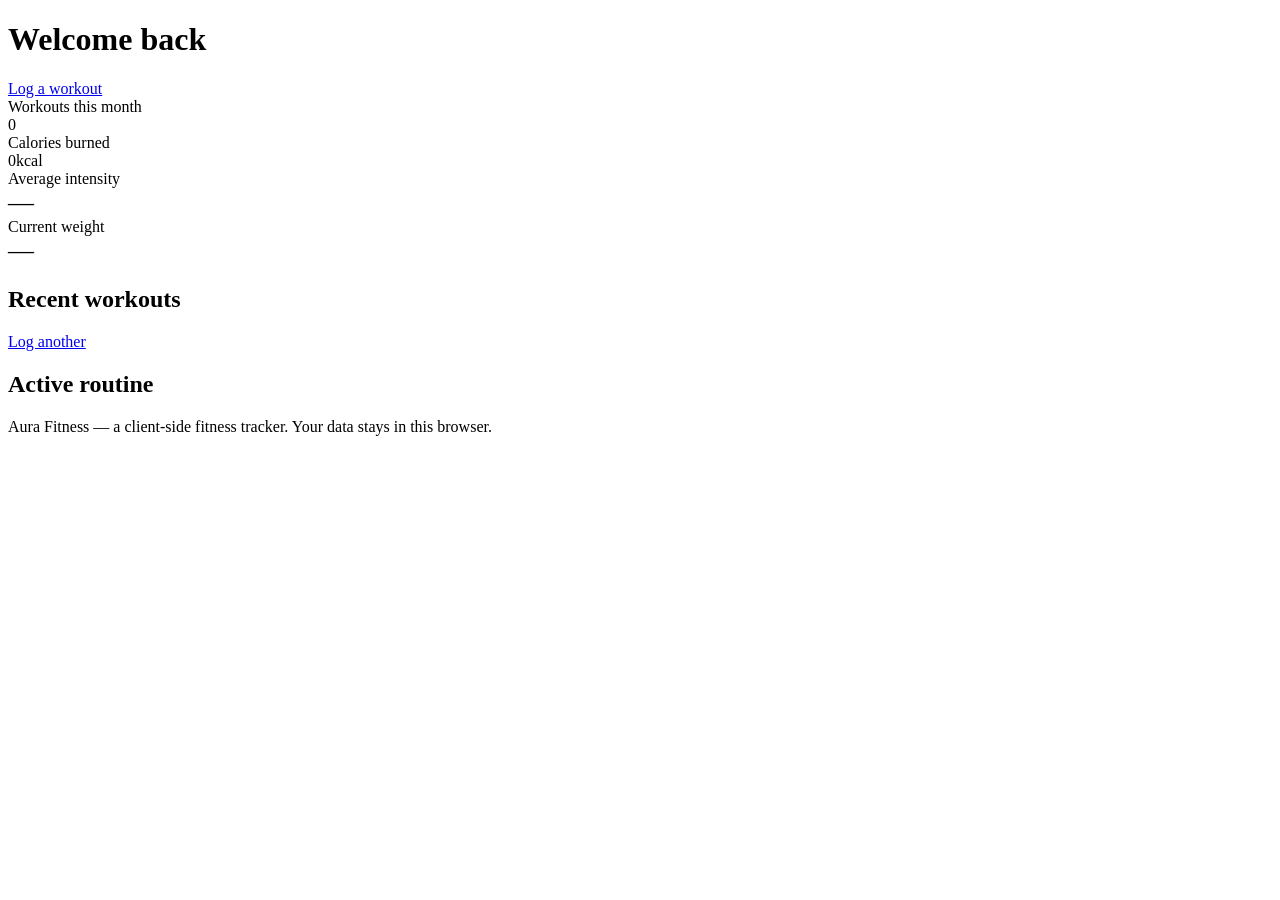
==== dashboard.html @ ad31b222 "Add files via upload" ====
<!DOCTYPE html>
<html lang="en">
<head>
<meta charset="UTF-8">
<meta name="viewport" content="width=device-width, initial-scale=1.0">
<title>Dashboard — Aura Fitness</title>
<link rel="stylesheet" href="css/style.css">
</head>
<body>

<header class="app-header" id="app-header"></header>

<main class="wrap">
  <div class="page-head">
    <div>
      <h1 id="greeting">Welcome back</h1>
      <p id="dateline"></p>
    </div>
    <a href="log-workout.html" class="btn btn-primary">Log a workout</a>
  </div>

  <div class="sample-prompt" id="sample-prompt" style="display:none; margin-bottom: 28px;">
    <p><strong>Nothing logged yet.</strong> Load a few weeks of realistic sample activity to see the dashboard, routine, and progress chart in action.</p>
    <button type="button" class="btn btn-dark" id="load-sample-btn">Load sample data</button>
  </div>

  <div class="stat-grid">
    <div class="stat hero">
      <div class="k">Workouts this month</div>
      <div class="v" id="stat-workouts">0</div>
    </div>
    <div class="stat tint">
      <div class="k">Calories burned</div>
      <div class="v" id="stat-calories">0<span class="u">kcal</span></div>
    </div>
    <div class="stat plain">
      <div class="k">Average intensity</div>
      <div class="v" id="stat-intensity" style="font-size:26px;">—</div>
    </div>
    <div class="stat plain">
      <div class="k">Current weight</div>
      <div class="v" id="stat-weight" style="font-size:26px;">—</div>
    </div>
  </div>

  <div class="dash-grid">
    <section class="panel">
      <div class="panel-title">
        <h2>Recent workouts</h2>
        <a href="log-workout.html" class="btn btn-outline">Log another</a>
      </div>
      <div id="recent-workouts"></div>
    </section>

    <section class="panel">
      <div class="panel-title">
        <h2>Active routine</h2>
      </div>
      <div id="active-routine"></div>
    </section>
  </div>
</main>

<footer class="site-foot">Aura Fitness — a client-side fitness tracker. Your data stays in this browser.</footer>

<script src="js/db.js"></script>
<script src="js/nav.js"></script>
<script src="js/ui.js"></script>
<script src="js/dashboard.js"></script>
</body>
</html>
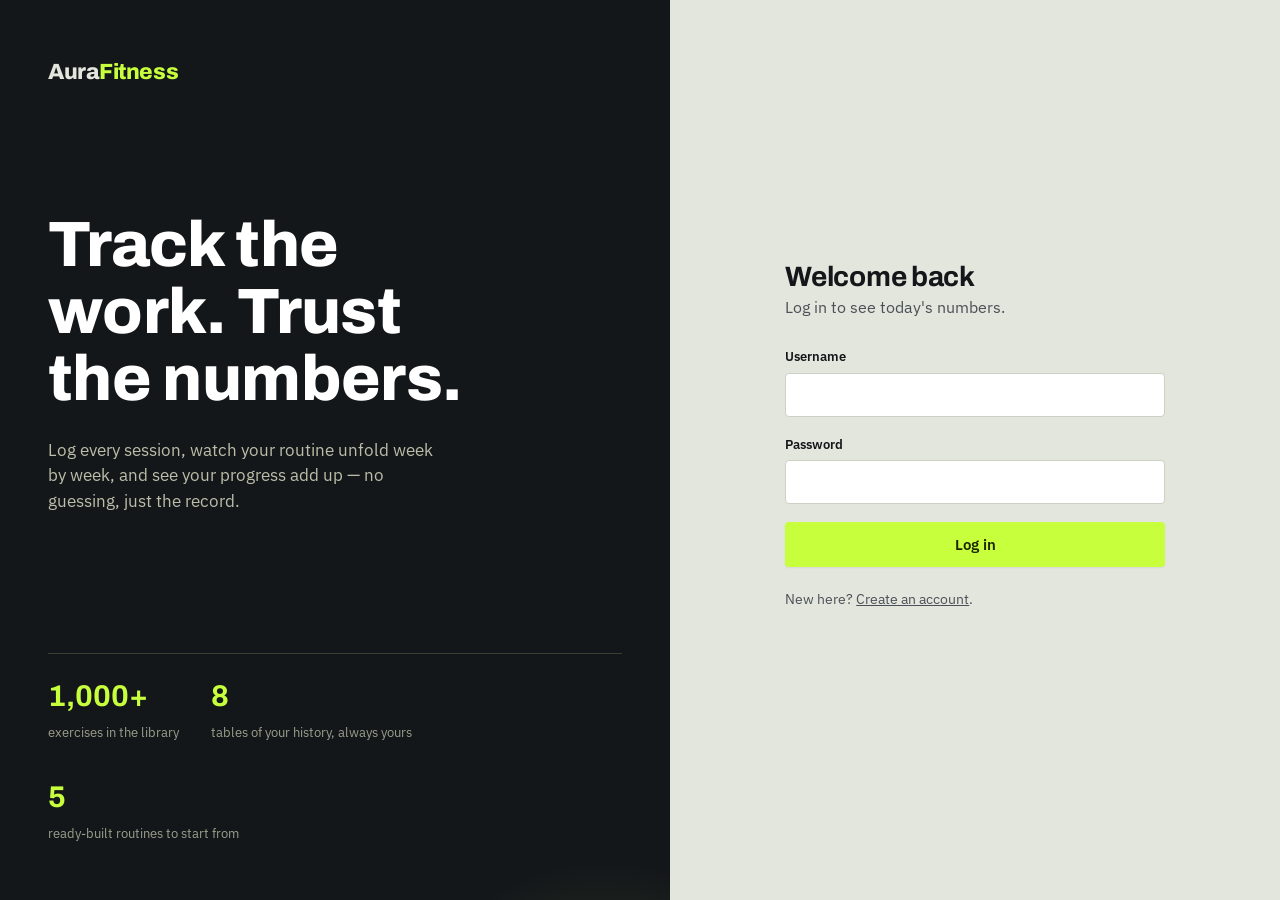
==== commit b57638da: "Add files via upload" ====
--- a/dashboard.html
+++ b/dashboard.html
@@ -4,6 +4,14 @@
 <meta charset="UTF-8">
 <meta name="viewport" content="width=device-width, initial-scale=1.0">
 <title>Dashboard — Aura Fitness</title>
+<meta name="theme-color" content="#14171a">
+<meta name="mobile-web-app-capable" content="yes">
+<meta name="apple-mobile-web-app-capable" content="yes">
+<meta name="apple-mobile-web-app-status-bar-style" content="black-translucent">
+<meta name="description" content="Aura Fitness — log workouts, track progress and follow routines, right in your browser.">
+<link rel="icon" href="data:image/svg+xml,%3Csvg xmlns=%22http://www.w3.org/2000/svg%22 viewBox=%220 0 100 100%22%3E%3Crect width=%22100%22 height=%22100%22 rx=%2222%22 fill=%22%2314171a%22/%3E%3Cpath d=%22M30 62 L46 62 L40 82 L74 46 L56 46 L64 18 Z%22 fill=%22%23c8ff3d%22/%3E%3C/svg%3E">
+<link rel="preconnect" href="https://fonts.googleapis.com">
+<link rel="preconnect" href="https://fonts.gstatic.com" crossorigin>
 <link rel="stylesheet" href="css/style.css">
 </head>
 <body>
@@ -17,11 +25,6 @@
       <p id="dateline"></p>
     </div>
     <a href="log-workout.html" class="btn btn-primary">Log a workout</a>
-  </div>
-
-  <div class="sample-prompt" id="sample-prompt" style="display:none; margin-bottom: 28px;">
-    <p><strong>Nothing logged yet.</strong> Load a few weeks of realistic sample activity to see the dashboard, routine, and progress chart in action.</p>
-    <button type="button" class="btn btn-dark" id="load-sample-btn">Load sample data</button>
   </div>
 
   <div class="stat-grid">
@@ -63,9 +66,10 @@
 
 <footer class="site-foot">Aura Fitness — a client-side fitness tracker. Your data stays in this browser.</footer>
 
+<a href="log-workout.html" class="fab" aria-label="Log a workout">+ Log workout</a>
+
 <script src="js/db.js"></script>
 <script src="js/nav.js"></script>
-<script src="js/ui.js"></script>
 <script src="js/dashboard.js"></script>
 </body>
 </html>
--- a/css/style.css
+++ b/css/style.css
@@ -0,0 +1,816 @@
+/* =========================================================
+   Aura Fitness — design tokens
+   A performance-lab palette: concrete-grey ground, ink text,
+   one kinetic accent (volt) for action/progress, one signal
+   accent (coral) for effort/output. Condensed display type
+   for numbers reads like a scoreboard; a plain-spoken sans
+   carries everything else.
+   ========================================================= */
+
+@import url('https://fonts.googleapis.com/css2?family=Archivo:ital,wght@0,400;0,500;0,600;0,700;0,800;1,500&family=IBM+Plex+Sans:wght@400;500;600&family=IBM+Plex+Mono:wght@500&display=swap');
+
+:root{
+  --ink: #14171a;
+  --ink-soft: #4a5057;
+  --ground: #e3e6dd;
+  --panel: #fbfbf8;
+  --panel-raised: #ffffff;
+  --line: #cdd0c4;
+  --line-soft: #dcded4;
+  --volt: #c8ff3d;
+  --volt-ink: #1c2600;
+  --coral: #ff4a2e;
+  --steel: #33506e;
+  --steel-tint: #dbe4ea;
+  --warn: #b8860b;
+
+  --font-display: 'Archivo', sans-serif;
+  --font-body: 'IBM Plex Sans', sans-serif;
+  --font-mono: 'IBM Plex Mono', monospace;
+
+  --radius: 4px;
+  --radius-lg: 10px;
+  --container: 1080px;
+
+  --shadow-sm: 0 1px 2px rgba(20, 23, 26, 0.06);
+  --shadow-md: 0 4px 14px rgba(20, 23, 26, 0.08);
+  --shadow-lg: 0 18px 40px rgba(20, 23, 26, 0.14);
+  --shadow-ink: 0 10px 24px rgba(20, 23, 26, 0.28);
+
+  --ease: cubic-bezier(.22, .8, .3, 1);
+  --safe-t: env(safe-area-inset-top, 0px);
+  --safe-b: env(safe-area-inset-bottom, 0px);
+  --safe-l: env(safe-area-inset-left, 0px);
+  --safe-r: env(safe-area-inset-right, 0px);
+}
+
+*, *::before, *::after{ box-sizing: border-box; }
+
+html{
+  -webkit-text-size-adjust: 100%;
+  scroll-behavior: smooth;
+  scroll-padding-top: calc(76px + var(--safe-t));
+}
+
+body{
+  margin: 0;
+  background: var(--ground);
+  color: var(--ink);
+  font-family: var(--font-body);
+  font-size: 16px;
+  line-height: 1.5;
+  min-height: 100vh;
+  -webkit-font-smoothing: antialiased;
+  text-rendering: optimizeLegibility;
+}
+
+a{ color: inherit; }
+
+h1, h2, h3, h4{
+  font-family: var(--font-display);
+  margin: 0 0 .4em;
+  line-height: 1.05;
+  letter-spacing: -0.01em;
+}
+
+p{ margin: 0 0 1em; color: var(--ink-soft); max-width: 62ch; }
+
+img{ max-width: 100%; display: block; }
+
+:focus-visible{
+  outline: 3px solid var(--steel);
+  outline-offset: 2px;
+  border-radius: 2px;
+}
+
+::selection{ background: var(--volt); color: var(--volt-ink); }
+
+.visually-hidden{
+  position: absolute; width: 1px; height: 1px;
+  overflow: hidden; clip: rect(0,0,0,0); white-space: nowrap;
+}
+
+@media (prefers-reduced-motion: reduce){
+  *, *::before, *::after{
+    animation-duration: 0.001ms !important;
+    transition-duration: 0.001ms !important;
+    scroll-behavior: auto !important;
+  }
+}
+
+/* ---------- layout shells ---------- */
+
+.wrap{
+  max-width: var(--container);
+  margin: 0 auto;
+  padding: 0 24px;
+}
+@media (max-width: 560px){
+  .wrap{ padding: 0 18px; }
+}
+
+.auth-shell{
+  min-height: 100vh;
+  min-height: 100dvh;
+  display: grid;
+  grid-template-columns: 1.1fr 1fr;
+}
+@media (max-width: 860px){
+  .auth-shell{ grid-template-columns: 1fr; }
+  /* mobile: the sign-in task comes first, the pitch is a compact banner below it */
+  .auth-form-side{ order: 1; }
+  .auth-side{ order: 2; }
+}
+
+.auth-side{
+  background: var(--ink);
+  color: var(--ground);
+  padding: 56px 48px;
+  padding-top: calc(56px + var(--safe-t));
+  display: flex;
+  flex-direction: column;
+  justify-content: space-between;
+  position: relative;
+  overflow: hidden;
+}
+.auth-side::before{
+  content: '';
+  position: absolute;
+  inset: auto -20% -40% auto;
+  width: 60%;
+  aspect-ratio: 1;
+  background: radial-gradient(circle, rgba(200,255,61,.14), transparent 70%);
+  pointer-events: none;
+}
+.auth-side .mark{
+  font-family: var(--font-display);
+  font-weight: 800;
+  font-size: 22px;
+  letter-spacing: -0.02em;
+  position: relative;
+}
+.auth-side .mark span{ color: var(--volt); }
+
+.auth-side .pitch{ position: relative; }
+.auth-side .pitch h1{
+  font-size: clamp(32px, 5vw, 64px);
+  font-weight: 800;
+  color: #fff;
+  max-width: 11ch;
+}
+.auth-side .pitch p{
+  color: #b9bfa9;
+  font-size: 17px;
+  max-width: 40ch;
+}
+
+.tally{
+  display: flex;
+  gap: 32px;
+  border-top: 1px solid #3a3e33;
+  padding-top: 20px;
+  flex-wrap: wrap;
+  position: relative;
+}
+.tally .n{
+  font-family: var(--font-display);
+  font-size: 30px;
+  font-weight: 700;
+  color: var(--volt);
+  display: block;
+}
+.tally .k{ font-size: 13px; color: #9aa08c; }
+
+@media (max-width: 860px){
+  .auth-side{ padding: 32px 24px; padding-top: calc(28px + var(--safe-t)); gap: 20px; }
+  .auth-side .pitch h1{ font-size: 28px; max-width: 16ch; }
+  .auth-side .pitch p{ font-size: 15px; }
+  .tally{ gap: 22px; padding-top: 16px; }
+  .tally .n{ font-size: 24px; }
+}
+
+.auth-form-side{
+  display: flex;
+  align-items: center;
+  justify-content: center;
+  padding: 48px 24px;
+}
+@media (max-width: 860px){
+  .auth-form-side{ padding: calc(32px + var(--safe-t)) 20px 28px; }
+}
+
+.auth-card{
+  width: 100%;
+  max-width: 380px;
+  animation: rise .5s var(--ease) both;
+}
+.auth-card h2{ font-size: 28px; margin-bottom: .15em; }
+.auth-card > p{ margin-bottom: 28px; }
+
+@keyframes rise{
+  from{ opacity: 0; transform: translateY(10px); }
+  to{ opacity: 1; transform: translateY(0); }
+}
+
+/* ---------- app shell (logged-in pages) ---------- */
+
+.app-header{
+  background: var(--ink);
+  color: var(--ground);
+  border-bottom: 4px solid var(--volt);
+  position: sticky;
+  top: 0;
+  z-index: 40;
+  padding-top: var(--safe-t);
+  transition: box-shadow .2s ease;
+}
+.app-header.is-scrolled{ box-shadow: var(--shadow-ink); }
+
+.app-header .wrap{
+  display: flex;
+  align-items: center;
+  justify-content: space-between;
+  gap: 16px;
+  padding-top: 14px;
+  padding-bottom: 14px;
+}
+.brand{
+  font-family: var(--font-display);
+  font-weight: 800;
+  font-size: 19px;
+  white-space: nowrap;
+  text-decoration: none;
+  display: inline-flex;
+  align-items: center;
+  gap: 8px;
+}
+.brand span{ color: var(--volt); }
+
+.app-nav{
+  display: flex;
+  gap: 4px;
+  flex-wrap: wrap;
+}
+.app-nav a{
+  text-decoration: none;
+  font-size: 14px;
+  color: #b9bfa9;
+  padding: 8px 12px;
+  border-radius: var(--radius);
+  transition: color .15s ease, background .15s ease;
+  position: relative;
+}
+.app-nav a:hover{ color: #fff; background: rgba(255,255,255,.06); }
+.app-nav a.active{ color: var(--ink); background: var(--volt); font-weight: 600; }
+
+.header-actions{
+  display: flex;
+  align-items: center;
+  gap: 14px;
+}
+.who{ font-size: 13px; color: #9aa08c; text-align: right; }
+.who strong{ display: block; color: #fff; font-size: 14px; }
+
+.logout-link{
+  font-size: 13px;
+  text-decoration: underline;
+  text-underline-offset: 3px;
+  color: #b9bfa9;
+  transition: color .15s ease;
+}
+.logout-link:hover{ color: #fff; }
+
+/* animated hamburger -> close icon */
+.nav-toggle{
+  display: none;
+  background: none;
+  border: 1px solid #3a3e33;
+  color: #fff;
+  width: 40px;
+  height: 40px;
+  min-width: 44px;
+  min-height: 44px;
+  border-radius: var(--radius);
+  position: relative;
+  cursor: pointer;
+  flex-shrink: 0;
+  transition: background .15s ease, border-color .15s ease;
+}
+.nav-toggle:hover{ background: rgba(255,255,255,.08); }
+.nav-toggle .bar,
+.nav-toggle .bar::before,
+.nav-toggle .bar::after{
+  content: '';
+  position: absolute;
+  left: 50%;
+  top: 50%;
+  width: 18px;
+  height: 2px;
+  background: #fff;
+  transform: translate(-50%, -50%);
+  transition: transform .25s var(--ease), opacity .2s ease, top .25s var(--ease);
+}
+.nav-toggle .bar::before{ top: -6px; }
+.nav-toggle .bar::after{ top: 6px; }
+.nav-toggle[aria-expanded="true"] .bar{ background: transparent; }
+.nav-toggle[aria-expanded="true"] .bar::before{ top: 0; transform: translate(-50%, -50%) rotate(45deg); }
+.nav-toggle[aria-expanded="true"] .bar::after{ top: 0; transform: translate(-50%, -50%) rotate(-45deg); }
+
+.nav-backdrop{
+  display: none;
+  position: fixed;
+  inset: 0;
+  background: rgba(20, 23, 26, .45);
+  z-index: 39;
+  opacity: 0;
+  transition: opacity .2s ease;
+}
+.nav-backdrop.open{ display: block; opacity: 1; }
+
+@media (max-width: 900px){
+  .nav-toggle{ display: inline-block; }
+  .app-nav{
+    position: fixed;
+    top: 0; right: 0;
+    height: 100dvh;
+    width: min(78vw, 320px);
+    background: var(--ink);
+    flex-direction: column;
+    gap: 2px;
+    padding: calc(20px + var(--safe-t)) 18px 20px;
+    padding-right: calc(18px + var(--safe-r));
+    border-left: 1px solid #2a2e26;
+    transform: translateX(100%);
+    transition: transform .28s var(--ease);
+    z-index: 40;
+    overflow-y: auto;
+  }
+  .app-nav.open{ display: flex; transform: translateX(0); box-shadow: var(--shadow-lg); }
+  .app-nav a{ padding: 13px 14px; font-size: 15.5px; min-height: 44px; display: flex; align-items: center; }
+  .app-header .wrap{ flex-wrap: nowrap; }
+}
+
+main{
+  padding: 40px 0 80px;
+  animation: rise .4s var(--ease) both;
+}
+@media (max-width: 640px){
+  main{ padding: 26px 0 88px; }
+}
+
+.page-head{
+  display: flex;
+  justify-content: space-between;
+  align-items: flex-end;
+  gap: 20px;
+  margin-bottom: 28px;
+  flex-wrap: wrap;
+}
+.page-head h1{ font-size: 34px; }
+.page-head p{ margin: 0; }
+@media (max-width: 560px){
+  .page-head{ margin-bottom: 20px; }
+  .page-head h1{ font-size: 26px; }
+  .page-head .btn{ width: 100%; justify-content: center; }
+}
+
+/* ---------- buttons ---------- */
+
+.btn{
+  display: inline-flex;
+  align-items: center;
+  justify-content: center;
+  gap: 8px;
+  font-family: var(--font-body);
+  font-weight: 600;
+  font-size: 14.5px;
+  padding: 12px 20px;
+  min-height: 44px;
+  border-radius: var(--radius);
+  border: 1px solid transparent;
+  cursor: pointer;
+  text-decoration: none;
+  transition: transform .12s var(--ease), background .15s ease, border-color .15s ease, box-shadow .15s ease;
+}
+.btn:active{ transform: translateY(1px) scale(.99); }
+
+.btn-primary{ background: var(--volt); color: var(--volt-ink); box-shadow: var(--shadow-sm); }
+.btn-primary:hover{ background: #b7ea2e; box-shadow: var(--shadow-md); }
+
+.btn-dark{ background: var(--ink); color: #fff; }
+.btn-dark:hover{ background: #262b30; box-shadow: var(--shadow-md); }
+
+.btn-outline{ background: transparent; border-color: var(--ink); color: var(--ink); }
+.btn-outline:hover{ background: var(--ink); color: #fff; }
+
+.btn-ghost{ background: transparent; color: var(--ink-soft); padding: 10px 14px; }
+.btn-ghost:hover{ color: var(--ink); }
+
+.btn-danger{ background: transparent; border-color: var(--coral); color: var(--coral); }
+.btn-danger:hover{ background: var(--coral); color: #fff; }
+
+.btn-block{ width: 100%; }
+.btn[disabled]{ opacity: .55; cursor: not-allowed; }
+
+/* ---------- forms ---------- */
+
+.field{ margin-bottom: 18px; }
+.field label{
+  display: block;
+  font-size: 13px;
+  font-weight: 600;
+  margin-bottom: 6px;
+  color: var(--ink);
+}
+.field .hint{ font-size: 12.5px; color: var(--ink-soft); margin-top: 5px; }
+
+input, select, textarea{
+  font-family: var(--font-body);
+  font-size: 15px;
+  width: 100%;
+  padding: 11px 12px;
+  min-height: 44px;
+  border: 1px solid var(--line);
+  border-radius: var(--radius);
+  background: #fff;
+  color: var(--ink);
+  transition: border-color .15s ease, box-shadow .15s ease;
+}
+input:hover, select:hover, textarea:hover{ border-color: #b7bcab; }
+input:focus, select:focus, textarea:focus{
+  border-color: var(--steel);
+  outline: none;
+  box-shadow: 0 0 0 3px rgba(51, 80, 110, .14);
+}
+textarea{ resize: vertical; min-height: 84px; }
+
+/* iOS zooms the viewport if inputs render below 16px */
+@media (max-width: 480px){
+  input, select, textarea{ font-size: 16px; }
+}
+
+.field-row{
+  display: grid;
+  grid-template-columns: 1fr 1fr;
+  gap: 14px;
+}
+@media (max-width: 560px){ .field-row{ grid-template-columns: 1fr; } }
+
+.checkbox-row{ display: flex; align-items: center; gap: 8px; }
+.checkbox-row input{ width: auto; min-height: auto; }
+
+.form-msg{
+  font-size: 14px;
+  padding: 11px 14px;
+  border-radius: var(--radius);
+  margin-bottom: 18px;
+  display: none;
+  animation: rise .25s var(--ease) both;
+}
+.form-msg.show{ display: block; }
+.form-msg.error{ background: #fdeae5; color: #a5301b; border: 1px solid #f2b7a8; }
+.form-msg.success{ background: #eaf3e2; color: #35591c; border: 1px solid #c4dcae; }
+
+.form-foot{
+  margin-top: 22px;
+  font-size: 14px;
+  color: var(--ink-soft);
+}
+
+/* ---------- panels / cards ---------- */
+
+.panel{
+  background: var(--panel-raised);
+  border: 1px solid var(--line);
+  border-radius: var(--radius-lg);
+  padding: 24px;
+  box-shadow: var(--shadow-sm);
+}
+@media (max-width: 560px){
+  .panel{ padding: 18px; border-radius: var(--radius); }
+}
+
+.panel-title{
+  display: flex;
+  justify-content: space-between;
+  align-items: center;
+  margin-bottom: 18px;
+  gap: 12px;
+  flex-wrap: wrap;
+}
+.panel-title h2{ font-size: 19px; margin: 0; }
+.panel-title .btn{ padding: 8px 14px; font-size: 13px; min-height: 38px; }
+
+/* stat blocks — asymmetric scoreboard grid, not identical cards */
+.stat-grid{
+  display: grid;
+  grid-template-columns: 1.3fr 1fr 1fr 1fr;
+  gap: 14px;
+  margin-bottom: 28px;
+}
+@media (max-width: 860px){ .stat-grid{ grid-template-columns: 1fr 1fr; } }
+@media (max-width: 480px){ .stat-grid{ grid-template-columns: 1fr 1fr; gap: 10px; margin-bottom: 20px; } }
+
+.stat{
+  border-radius: var(--radius-lg);
+  padding: 22px;
+  border: 1px solid var(--line);
+  transition: transform .15s var(--ease), box-shadow .15s ease;
+}
+.stat:hover{ transform: translateY(-2px); box-shadow: var(--shadow-md); }
+.stat .k{ font-size: 13px; color: var(--ink-soft); margin-bottom: 10px; }
+.stat .v{
+  font-family: var(--font-display);
+  font-size: 40px;
+  font-weight: 700;
+  line-height: 1;
+  font-variant-numeric: tabular-nums;
+}
+.stat .u{ font-size: 14px; font-weight: 500; color: var(--ink-soft); margin-left: 4px; }
+
+.stat.hero{ background: var(--ink); color: #fff; border-color: var(--ink); }
+.stat.hero .k{ color: #9aa08c; }
+.stat.hero .v{ color: var(--volt); }
+.stat.hero .u{ color: #9aa08c; }
+.stat.tint{ background: var(--steel-tint); border-color: var(--steel-tint); }
+.stat.plain{ background: var(--panel-raised); }
+
+@media (max-width: 480px){
+  .stat{ padding: 16px; }
+  .stat .v{ font-size: 30px; }
+}
+
+/* two-column dashboard layout */
+.dash-grid{
+  display: grid;
+  grid-template-columns: 2fr 1fr;
+  gap: 20px;
+  align-items: start;
+}
+@media (max-width: 900px){ .dash-grid{ grid-template-columns: 1fr; } }
+
+/* ---------- tables / lists ---------- */
+
+table{ width: 100%; border-collapse: collapse; }
+th, td{
+  text-align: left;
+  padding: 12px 10px;
+  font-size: 14.5px;
+  border-bottom: 1px solid var(--line);
+}
+th{ font-size: 12.5px; color: var(--ink-soft); font-weight: 600; }
+tbody tr{ transition: background .12s ease; }
+tbody tr:hover{ background: #f2f1ea; }
+
+/* below this width, tables collapse into stacked, labeled cards —
+   real rows are still real rows for screen readers and copy/paste */
+@media (max-width: 640px){
+  table.responsive-table thead{
+    position: absolute;
+    width: 1px; height: 1px;
+    overflow: hidden; clip: rect(0,0,0,0);
+  }
+  table.responsive-table, table.responsive-table tbody, table.responsive-table tr, table.responsive-table td{
+    display: block;
+    width: 100%;
+  }
+  table.responsive-table tr{
+    border: 1px solid var(--line);
+    border-radius: var(--radius);
+    margin-bottom: 10px;
+    padding: 6px 12px;
+    background: #fff;
+  }
+  table.responsive-table td{
+    display: flex;
+    justify-content: space-between;
+    align-items: center;
+    gap: 12px;
+    text-align: right;
+    border-bottom: 1px solid var(--line-soft);
+    padding: 10px 0;
+  }
+  table.responsive-table td:last-child{ border-bottom: none; }
+  table.responsive-table td::before{
+    content: attr(data-label);
+    font-size: 12.5px;
+    font-weight: 600;
+    color: var(--ink-soft);
+    text-align: left;
+  }
+}
+
+.empty-state{
+  padding: 40px 20px;
+  text-align: center;
+  color: var(--ink-soft);
+  border: 1px dashed var(--line);
+  border-radius: var(--radius);
+}
+.empty-state strong{ display: block; color: var(--ink); font-size: 16px; margin-bottom: 6px; }
+
+/* ---------- badges / tags ---------- */
+
+.badge{
+  display: inline-block;
+  font-size: 11.5px;
+  font-weight: 600;
+  padding: 3px 9px;
+  border-radius: 999px;
+  background: var(--steel-tint);
+  color: var(--steel);
+}
+.badge.coral{ background: #ffe3dc; color: #a5301b; }
+.badge.volt{ background: var(--volt); color: var(--volt-ink); }
+.badge.line{ background: transparent; border: 1px solid var(--line); color: var(--ink-soft); }
+
+/* ---------- exercise / routine cards ---------- */
+
+.card-grid{
+  display: grid;
+  grid-template-columns: repeat(auto-fill, minmax(260px, 1fr));
+  gap: 16px;
+}
+@media (max-width: 480px){
+  .card-grid{ grid-template-columns: 1fr; }
+}
+
+.xcard{
+  border: 1px solid var(--line);
+  border-radius: var(--radius-lg);
+  background: var(--panel-raised);
+  padding: 20px;
+  display: flex;
+  flex-direction: column;
+  gap: 10px;
+  transition: transform .15s var(--ease), box-shadow .15s ease, border-color .15s ease;
+}
+.xcard:hover{ transform: translateY(-3px); box-shadow: var(--shadow-md); border-color: #b7bcab; }
+.xcard h3{ font-size: 17px; margin: 0; }
+.xcard .tags{ display: flex; gap: 6px; flex-wrap: wrap; }
+.xcard p{ font-size: 13.5px; margin: 0; }
+.xcard .foot{
+  margin-top: auto;
+  display: flex;
+  justify-content: space-between;
+  align-items: center;
+  font-size: 13px;
+  color: var(--ink-soft);
+  padding-top: 10px;
+  border-top: 1px solid var(--line);
+}
+
+.filters{
+  display: flex;
+  gap: 12px;
+  flex-wrap: wrap;
+  margin-bottom: 20px;
+  padding: 16px;
+  background: var(--panel-raised);
+  border: 1px solid var(--line);
+  border-radius: var(--radius-lg);
+  box-shadow: var(--shadow-sm);
+}
+.filters .field{ margin-bottom: 0; flex: 1; min-width: 160px; }
+@media (max-width: 560px){
+  .filters{ flex-direction: column; gap: 14px; padding: 14px; }
+  .filters .field{ min-width: 0; }
+}
+
+/* ---------- routine detail ---------- */
+
+.day-strip{
+  display: flex;
+  gap: 6px;
+  flex-wrap: wrap;
+  margin-bottom: 18px;
+}
+.day-pill{
+  border: 1px solid var(--line);
+  background: #fff;
+  padding: 8px 14px;
+  min-height: 40px;
+  border-radius: 999px;
+  font-size: 13px;
+  cursor: pointer;
+  font-weight: 500;
+  transition: background .15s ease, color .15s ease, border-color .15s ease;
+}
+.day-pill:hover{ border-color: var(--ink); }
+.day-pill.active{ background: var(--ink); color: #fff; border-color: var(--ink); }
+.day-pill.rest{ color: var(--ink-soft); }
+
+/* ---------- profile ---------- */
+
+.profile-head{
+  display: flex;
+  gap: 18px;
+  align-items: center;
+  margin-bottom: 26px;
+}
+.avatar{
+  width: 64px; height: 64px;
+  border-radius: 50%;
+  background: var(--volt);
+  color: var(--volt-ink);
+  font-family: var(--font-display);
+  font-weight: 800;
+  font-size: 24px;
+  display: flex; align-items: center; justify-content: center;
+  flex-shrink: 0;
+  box-shadow: var(--shadow-sm);
+}
+@media (max-width: 480px){
+  .profile-head{ gap: 14px; margin-bottom: 20px; }
+  .avatar{ width: 52px; height: 52px; font-size: 19px; }
+  .profile-name-h2{ font-size: 20px; }
+}
+
+/* ---------- workout log builder ---------- */
+
+.exercise-row{
+  display: grid;
+  grid-template-columns: 2fr 1fr 1fr 1fr auto;
+  gap: 10px;
+  align-items: end;
+  padding: 14px;
+  border: 1px solid var(--line);
+  border-radius: var(--radius);
+  margin-bottom: 10px;
+  background: #fff;
+  transition: border-color .15s ease;
+}
+.exercise-row:hover{ border-color: #b7bcab; }
+@media (max-width: 700px){
+  .exercise-row{ grid-template-columns: 1fr 1fr; }
+}
+.exercise-row .field{ margin-bottom: 0; }
+.remove-row{
+  background: none; border: 1px solid var(--line); color: var(--coral);
+  border-radius: var(--radius); padding: 10px 12px; min-height: 44px; cursor: pointer; font-size: 13px;
+  transition: background .15s ease, color .15s ease;
+}
+.remove-row:hover{ background: var(--coral); color: #fff; border-color: var(--coral); }
+
+/* ---------- progress ---------- */
+
+.chart-wrap{
+  border: 1px solid var(--line);
+  border-radius: var(--radius-lg);
+  background: #fff;
+  padding: 20px;
+  overflow-x: auto;
+}
+.bars{
+  display: flex;
+  align-items: flex-end;
+  gap: 10px;
+  height: 180px;
+  padding-top: 10px;
+  min-width: 320px;
+}
+.bar-col{ flex: 1; display: flex; flex-direction: column; align-items: center; gap: 6px; height: 100%; justify-content: flex-end; }
+.bar{
+  width: 100%;
+  background: linear-gradient(180deg, var(--steel), #26405a);
+  border-radius: 3px 3px 0 0;
+  transition: transform .2s var(--ease);
+  transform-origin: bottom;
+}
+.bar-col:hover .bar{ transform: scaleY(1.02); background: linear-gradient(180deg, #3d6188, var(--steel)); }
+.bar-col .lbl{ font-size: 11px; color: var(--ink-soft); }
+
+footer.site-foot{
+  border-top: 1px solid var(--line);
+  padding: 24px 0;
+  padding-bottom: calc(24px + var(--safe-b));
+  text-align: center;
+  font-size: 13px;
+  color: var(--ink-soft);
+}
+
+/* ---------- floating action button (mobile) ---------- */
+
+.fab{
+  display: none;
+  position: fixed;
+  right: calc(18px + var(--safe-r));
+  bottom: calc(18px + var(--safe-b));
+  z-index: 30;
+  align-items: center;
+  justify-content: center;
+  gap: 8px;
+  background: var(--volt);
+  color: var(--volt-ink);
+  border-radius: 999px;
+  padding: 15px 20px;
+  font-weight: 700;
+  font-size: 14px;
+  text-decoration: none;
+  box-shadow: var(--shadow-lg);
+  transition: transform .15s var(--ease);
+}
+.fab:active{ transform: scale(.96); }
+@media (max-width: 640px){
+  .fab{ display: inline-flex; }
+}
